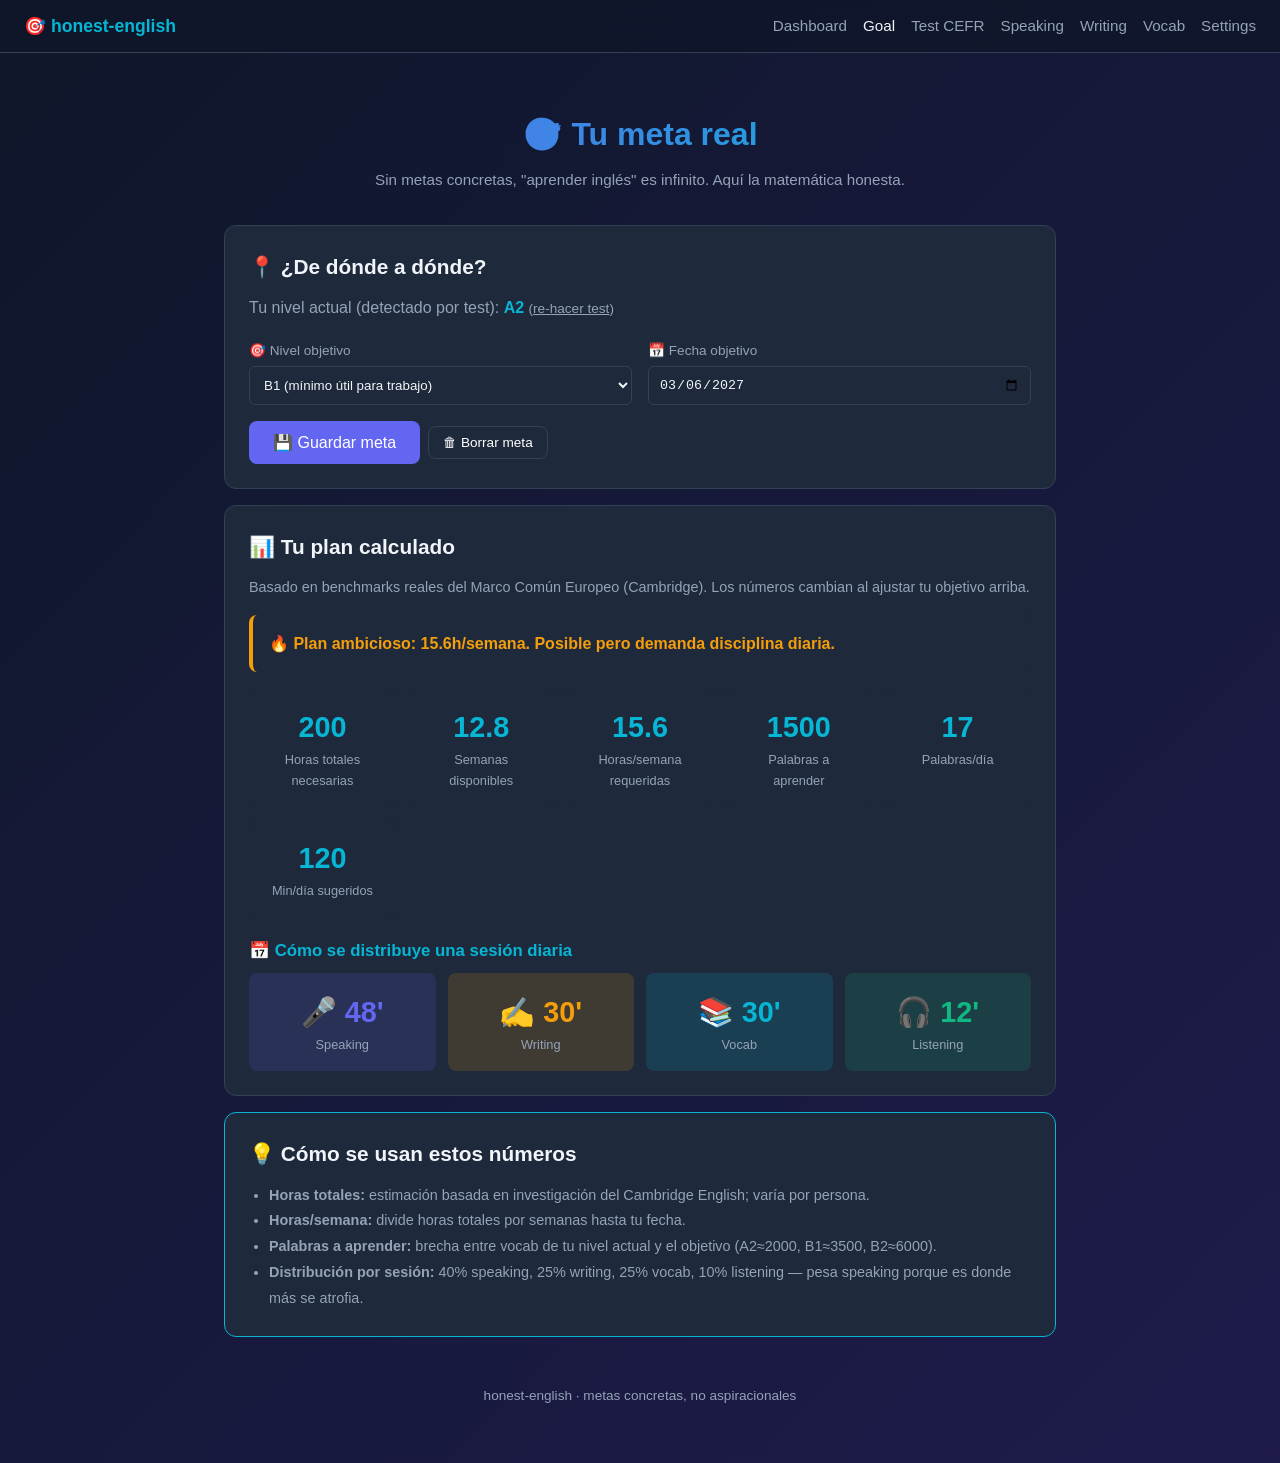
==== goal.html @ 5dfa6063 "feat(goal): add CEFR-based goal setting and weekly planning (#5, #8) - New page goal.html where user" ====
<!DOCTYPE html>
<html lang="es">
<head>
<meta charset="UTF-8">
<meta name="viewport" content="width=device-width, initial-scale=1.0">
<title>honest-english · Goal & Plan</title>
<link rel="stylesheet" href="styles.css">
</head>
<body>

<nav>
  <a class="brand" href="index.html">🎯 honest-english</a>
  <div class="links">
    <a href="index.html">Dashboard</a>
    <a href="goal.html" class="active">Goal</a>
    <a href="test.html">Test CEFR</a>
    <a href="speaking.html">Speaking</a>
    <a href="writing.html">Writing</a>
    <a href="vocab.html">Vocab</a>
    <a href="settings.html">Settings</a>
  </div>
</nav>

<div class="container">

<header>
  <h1>🎯 Tu meta real</h1>
  <p class="subtitle">Sin metas concretas, "aprender inglés" es infinito. Aquí la matemática honesta.</p>
</header>

<div class="card">
  <h2>📍 ¿De dónde a dónde?</h2>
  <p style="color: var(--muted); margin-bottom: 16px;">
    Tu nivel actual (detectado por test): <strong id="current-level" style="color: var(--accent);">—</strong>
    <span style="font-size: 0.85rem;">(<a href="test.html" style="color: var(--muted);">re-hacer test</a>)</span>
  </p>

  <div style="display: grid; grid-template-columns: 1fr 1fr; gap: 16px; margin-bottom: 16px;">
    <div>
      <label style="color: var(--muted); font-size: 0.85rem;">🎯 Nivel objetivo</label>
      <select id="target-level-select" style="width:100%; padding:10px; background:var(--bg-2); color:var(--text); border:1px solid var(--border); border-radius:6px; margin-top: 4px;">
        <option value="A1">A1</option>
        <option value="A2">A2</option>
        <option value="B1">B1 (mínimo útil para trabajo)</option>
        <option value="B2">B2 (umbral profesional)</option>
        <option value="C1">C1 (avanzado)</option>
        <option value="C2">C2 (maestría)</option>
      </select>
    </div>
    <div>
      <label style="color: var(--muted); font-size: 0.85rem;">📅 Fecha objetivo</label>
      <input type="date" id="target-date" style="width:100%; padding:10px; background:var(--bg-2); color:var(--text); border:1px solid var(--border); border-radius:6px; margin-top: 4px;">
    </div>
  </div>

  <div style="display: flex; gap: 8px; align-items: center;">
    <button class="btn" onclick="saveGoal()">💾 Guardar meta</button>
    <button class="btn btn-secondary btn-small" onclick="clearGoal()">🗑 Borrar meta</button>
    <span id="save-status" style="color: var(--success);"></span>
  </div>
</div>

<div class="card">
  <h2>📊 Tu plan calculado</h2>
  <p style="color: var(--muted); font-size: 0.9rem; margin-bottom: 16px;">
    Basado en benchmarks reales del Marco Común Europeo (Cambridge).
    Los números cambian al ajustar tu objetivo arriba.
  </p>
  <div id="plan-output"></div>
</div>

<div class="card" style="border-color: var(--accent);">
  <h2>💡 Cómo se usan estos números</h2>
  <ul style="margin-left: 20px; color: var(--muted); font-size: 0.9rem; line-height: 1.8;">
    <li><strong>Horas totales:</strong> estimación basada en investigación del Cambridge English; varía por persona.</li>
    <li><strong>Horas/semana:</strong> divide horas totales por semanas hasta tu fecha.</li>
    <li><strong>Palabras a aprender:</strong> brecha entre vocab de tu nivel actual y el objetivo (A2≈2000, B1≈3500, B2≈6000).</li>
    <li><strong>Distribución por sesión:</strong> 40% speaking, 25% writing, 25% vocab, 10% listening — pesa speaking porque es donde más se atrofia.</li>
  </ul>
</div>

<footer>
  honest-english · metas concretas, no aspiracionales
</footer>

</div>

<script src="js/tracker.js"></script>
<script src="js/goal.js"></script>
</body>
</html>
---- styles.css ----
:root {
  --bg: #0f172a;
  --bg-2: #1e293b;
  --card: #1e293b;
  --border: #334155;
  --text: #f1f5f9;
  --muted: #94a3b8;
  --primary: #6366f1;
  --primary-hover: #4f46e5;
  --success: #10b981;
  --danger: #ef4444;
  --warning: #f59e0b;
  --accent: #06b6d4;
}
* { box-sizing: border-box; margin: 0; padding: 0; }
body {
  font-family: -apple-system, BlinkMacSystemFont, "Segoe UI", sans-serif;
  background: linear-gradient(135deg, #0f172a 0%, #1e1b4b 100%);
  color: var(--text);
  min-height: 100vh;
  line-height: 1.6;
}
.container { max-width: 880px; margin: 0 auto; padding: 24px; }

/* NAV */
nav {
  background: rgba(15, 23, 42, 0.8);
  backdrop-filter: blur(10px);
  border-bottom: 1px solid var(--border);
  padding: 12px 24px;
  position: sticky;
  top: 0;
  z-index: 100;
  display: flex;
  justify-content: space-between;
  align-items: center;
  flex-wrap: wrap;
  gap: 12px;
}
nav .brand { font-weight: 700; color: var(--accent); font-size: 1.1rem; text-decoration: none; }
nav .links { display: flex; gap: 16px; flex-wrap: wrap; }
nav .links a { color: var(--muted); text-decoration: none; font-size: 0.95rem; transition: color 0.15s; }
nav .links a:hover, nav .links a.active { color: var(--text); }
nav .streak { font-size: 0.85rem; color: var(--warning); }

header { text-align: center; padding: 32px 0 16px; }
h1 { font-size: 2rem; margin-bottom: 8px; background: linear-gradient(90deg, #6366f1, #06b6d4); -webkit-background-clip: text; -webkit-text-fill-color: transparent; }
.subtitle { color: var(--muted); font-size: 0.95rem; }

.card {
  background: var(--card);
  border: 1px solid var(--border);
  border-radius: 12px;
  padding: 24px;
  margin: 16px 0;
}
.card h2 { font-size: 1.3rem; margin-bottom: 12px; color: var(--text); }
.card h3 { font-size: 1.05rem; margin: 16px 0 8px; color: var(--accent); }

.btn {
  display: inline-block;
  background: var(--primary);
  color: white;
  border: none;
  padding: 12px 24px;
  border-radius: 8px;
  font-size: 1rem;
  cursor: pointer;
  transition: all 0.2s;
  text-decoration: none;
  font-weight: 500;
}
.btn:hover { background: var(--primary-hover); transform: translateY(-1px); }
.btn:disabled { opacity: 0.5; cursor: not-allowed; transform: none; }
.btn-secondary { background: var(--bg-2); border: 1px solid var(--border); }
.btn-secondary:hover { background: var(--border); }
.btn-small { padding: 8px 14px; font-size: 0.85rem; }
.btn-danger { background: var(--danger); }
.btn-success { background: var(--success); }

.progress {
  background: var(--bg-2);
  height: 8px;
  border-radius: 4px;
  overflow: hidden;
  margin: 16px 0;
}
.progress-fill {
  height: 100%;
  background: linear-gradient(90deg, var(--primary), var(--accent));
  transition: width 0.3s;
}

.question { margin-bottom: 24px; }
.question-meta {
  font-size: 0.8rem;
  color: var(--muted);
  margin-bottom: 8px;
  display: flex;
  justify-content: space-between;
  align-items: center;
}
.level-badge {
  display: inline-block;
  background: var(--bg-2);
  border: 1px solid var(--border);
  padding: 2px 8px;
  border-radius: 4px;
  font-size: 0.75rem;
  font-weight: 600;
}
.question-text { font-size: 1.05rem; margin-bottom: 16px; }
.question-context {
  background: var(--bg-2);
  padding: 12px 16px;
  border-left: 3px solid var(--accent);
  border-radius: 4px;
  margin-bottom: 12px;
  color: var(--text);
}

.options { display: flex; flex-direction: column; gap: 8px; }
.option {
  background: var(--bg-2);
  border: 1px solid var(--border);
  padding: 12px 16px;
  border-radius: 8px;
  cursor: pointer;
  transition: all 0.15s;
  text-align: left;
  color: var(--text);
  font-size: 0.95rem;
}
.option:hover { border-color: var(--primary); background: #2a3548; }
.option.selected { border-color: var(--primary); background: #312e81; }

.self-rate { display: flex; gap: 8px; flex-wrap: wrap; }
.self-rate button {
  flex: 1;
  min-width: 90px;
  padding: 10px;
  background: var(--bg-2);
  border: 1px solid var(--border);
  border-radius: 8px;
  color: var(--text);
  cursor: pointer;
  font-size: 0.85rem;
}
.self-rate button.selected { border-color: var(--primary); background: #312e81; }

.listen-btn {
  background: var(--accent);
  color: #0f172a;
  border: none;
  padding: 10px 20px;
  border-radius: 8px;
  cursor: pointer;
  font-weight: 600;
  margin-bottom: 12px;
}
.listen-btn:hover { background: #0891b2; }

.nav-buttons { display: flex; justify-content: space-between; margin-top: 24px; gap: 12px; }

/* RESULTS */
.result-level {
  text-align: center;
  padding: 32px;
  background: linear-gradient(135deg, #312e81, #1e3a8a);
  border-radius: 12px;
  margin-bottom: 24px;
}
.result-level .big {
  font-size: 4rem;
  font-weight: 700;
  background: linear-gradient(90deg, #fbbf24, #fb923c);
  -webkit-background-clip: text;
  -webkit-text-fill-color: transparent;
}
.result-level .label { color: var(--muted); margin-top: 8px; }

.skill-bar { margin-bottom: 14px; }
.skill-bar-header { display: flex; justify-content: space-between; margin-bottom: 4px; font-size: 0.9rem; }
.skill-bar-bg { background: var(--bg-2); height: 12px; border-radius: 6px; overflow: hidden; }
.skill-bar-fill { height: 100%; background: linear-gradient(90deg, var(--primary), var(--accent)); }

.roadmap-step {
  padding: 12px;
  border-left: 3px solid var(--primary);
  background: var(--bg-2);
  border-radius: 0 8px 8px 0;
  margin-bottom: 10px;
}
.roadmap-step strong { color: var(--accent); }

/* RESOURCES */
.resource-grid { display: grid; grid-template-columns: repeat(auto-fit, minmax(220px, 1fr)); gap: 12px; }
.resource-card {
  background: var(--bg-2);
  border: 1px solid var(--border);
  border-radius: 8px;
  padding: 16px;
  text-decoration: none;
  color: var(--text);
  transition: all 0.2s;
  display: block;
}
.resource-card:hover { border-color: var(--primary); transform: translateY(-2px); }
.resource-card h4 { color: var(--accent); margin-bottom: 6px; }
.resource-card p { font-size: 0.85rem; color: var(--muted); }
.resource-card .tag {
  display: inline-block;
  background: var(--bg);
  padding: 2px 6px;
  border-radius: 4px;
  font-size: 0.7rem;
  margin-top: 8px;
  color: var(--accent);
}
.resource-card .priority {
  float: right;
  background: var(--primary);
  color: white;
  padding: 2px 8px;
  border-radius: 999px;
  font-size: 0.7rem;
  font-weight: 600;
}

/* STREAK / DASHBOARD */
.streak-card {
  background: linear-gradient(135deg, #7c2d12 0%, #b45309 100%);
  border-radius: 12px;
  padding: 20px;
  margin-bottom: 16px;
  text-align: center;
}
.streak-card.ok {
  background: linear-gradient(135deg, #065f46 0%, #047857 100%);
}
.streak-card.warning {
  background: linear-gradient(135deg, #7c2d12 0%, #991b1b 100%);
}
.streak-card .num { font-size: 3rem; font-weight: 700; }
.streak-card .label { font-size: 0.95rem; opacity: 0.9; }

.summary-grid {
  display: grid;
  grid-template-columns: repeat(auto-fit, minmax(140px, 1fr));
  gap: 12px;
  margin: 16px 0;
}
.stat-box {
  background: var(--bg-2);
  padding: 16px;
  border-radius: 8px;
  text-align: center;
}
.stat-box .num { font-size: 1.8rem; font-weight: 700; color: var(--accent); }
.stat-box .lab { font-size: 0.8rem; color: var(--muted); }

/* SPEAKING MODULE */
.speak-prompt {
  font-size: 1.6rem;
  text-align: center;
  padding: 32px 16px;
  background: var(--bg-2);
  border-radius: 12px;
  margin-bottom: 16px;
  line-height: 1.4;
}
.speak-translation {
  color: var(--muted);
  font-size: 0.9rem;
  text-align: center;
  font-style: italic;
  margin-bottom: 16px;
}
.speak-controls {
  display: flex;
  gap: 12px;
  justify-content: center;
  margin-bottom: 16px;
  flex-wrap: wrap;
}
.mic-btn {
  background: var(--danger);
  color: white;
  border: none;
  padding: 16px 32px;
  border-radius: 8px;
  font-size: 1rem;
  font-weight: 600;
  cursor: pointer;
  display: flex;
  align-items: center;
  gap: 8px;
}
.mic-btn.recording {
  background: #dc2626;
  animation: pulse 1.5s infinite;
}
@keyframes pulse {
  0%, 100% { transform: scale(1); }
  50% { transform: scale(1.05); }
}
.speak-result {
  background: var(--bg-2);
  padding: 16px;
  border-radius: 8px;
  margin-top: 16px;
}
.speak-result .transcript-word {
  display: inline-block;
  padding: 2px 6px;
  margin: 2px;
  border-radius: 4px;
  font-weight: 500;
}
.speak-result .transcript-word.ok { background: rgba(16, 185, 129, 0.25); color: #6ee7b7; }
.speak-result .transcript-word.bad { background: rgba(239, 68, 68, 0.25); color: #fca5a5; text-decoration: line-through; }
.speak-result .transcript-word.missing { background: rgba(245, 158, 11, 0.25); color: #fcd34d; }
.speak-score {
  text-align: center;
  font-size: 2.5rem;
  font-weight: 700;
  margin: 16px 0;
}
.speak-score.high { color: var(--success); }
.speak-score.mid { color: var(--warning); }
.speak-score.low { color: var(--danger); }

/* MISC */
.hidden { display: none !important; }
.feedback-badge {
  display: inline-block;
  padding: 4px 10px;
  border-radius: 4px;
  font-size: 0.85rem;
  font-weight: 600;
}
.feedback-badge.correct { background: rgba(16, 185, 129, 0.2); color: var(--success); }
.feedback-badge.incorrect { background: rgba(239, 68, 68, 0.2); color: var(--danger); }

.word-of-day {
  background: linear-gradient(135deg, #064e3b 0%, #134e4a 100%);
  border-radius: 12px;
  padding: 24px;
}
.word-of-day .word { font-size: 2rem; font-weight: 700; color: #fbbf24; }
.word-of-day .phonetic { color: var(--muted); font-style: italic; margin: 4px 0; }
.word-of-day .definition { margin: 12px 0; }
.word-of-day .example { color: var(--muted); font-style: italic; margin-top: 8px; }

footer { text-align:center; padding: 32px 0; color: var(--muted); font-size: 0.85rem; }

@media (max-width: 600px) {
  h1 { font-size: 1.5rem; }
  .container { padding: 16px; }
  .card { padding: 16px; }
  .speak-prompt { font-size: 1.2rem; padding: 20px 12px; }
  nav { flex-direction: column; align-items: stretch; }
}
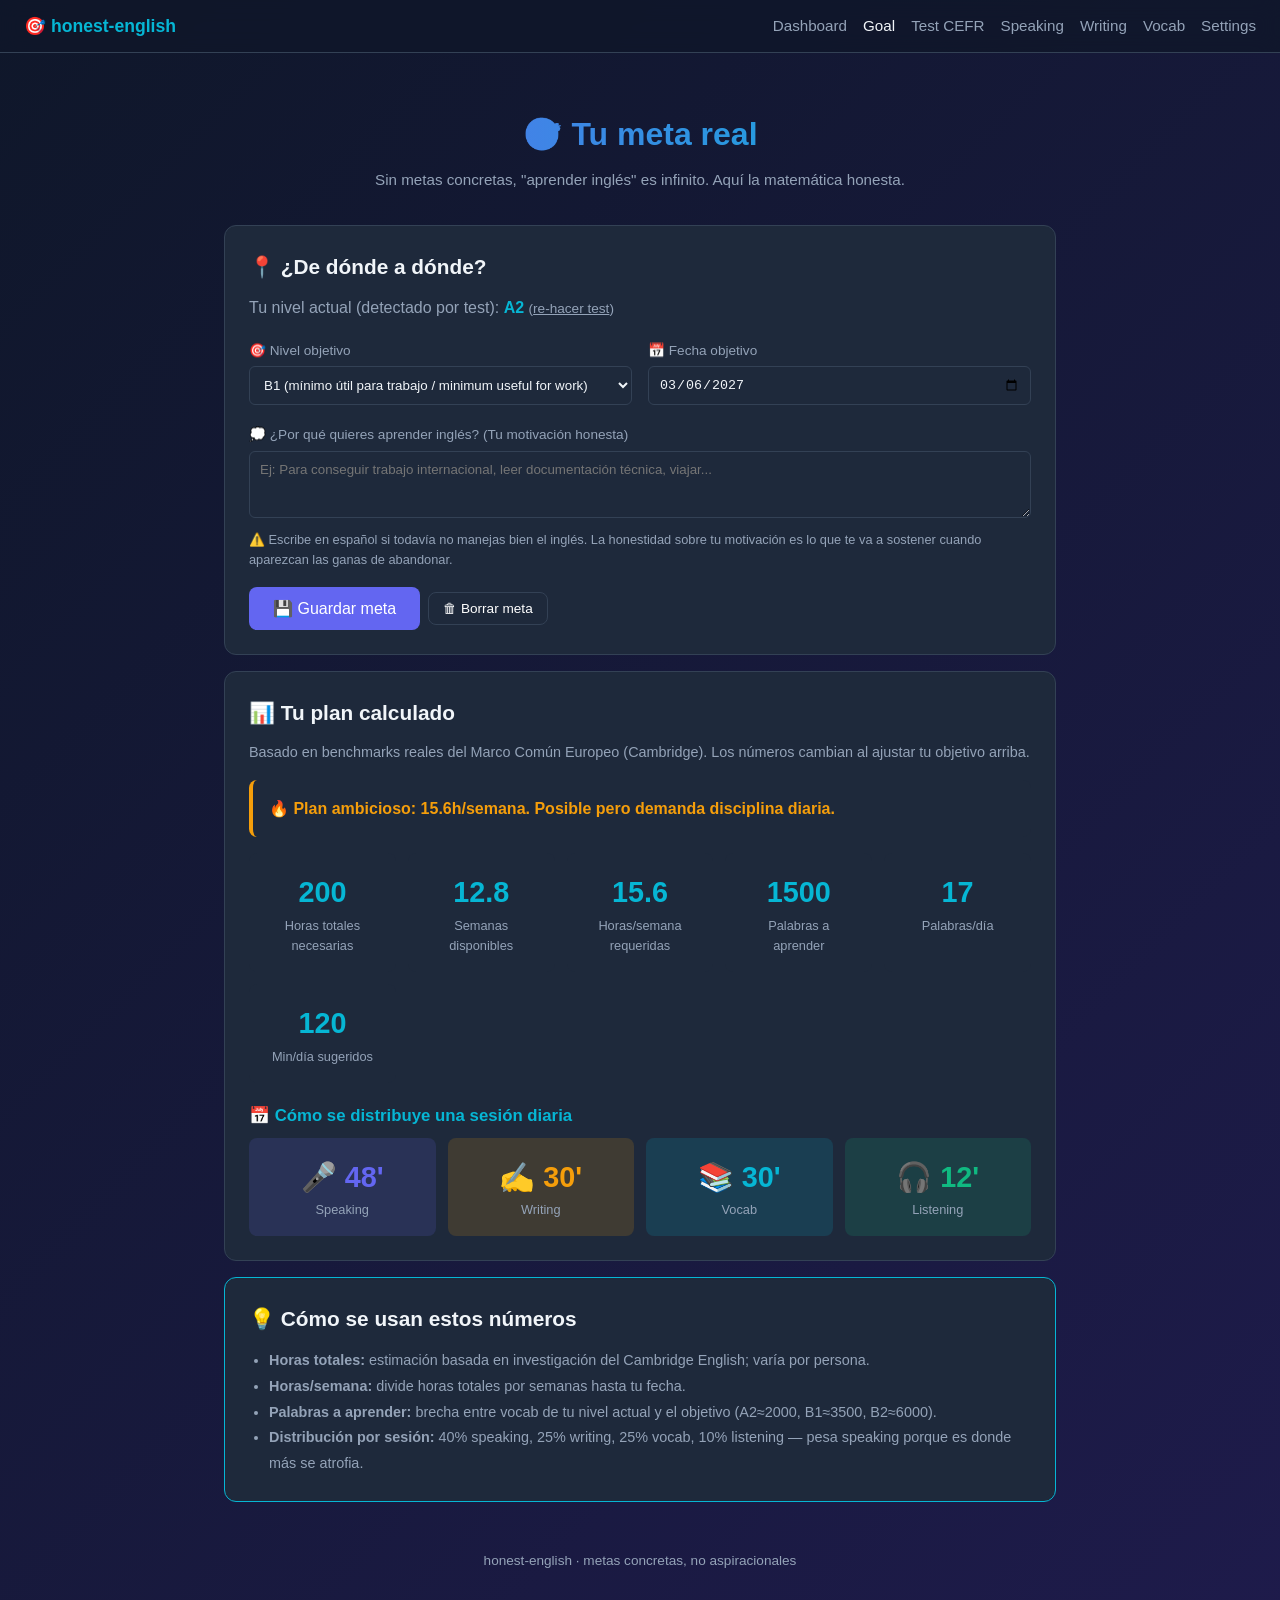
==== commit fe0111df: "feat(goal): motivation field + Spanish/bilingual/English UI by CEFR level - New "Why are you learnin" ====
--- a/goal.html
+++ b/goal.html
@@ -6,7 +6,7 @@
 <title>honest-english · Goal & Plan</title>
 <link rel="stylesheet" href="styles.css">
 </head>
-<body>
+<body class="lang-es">
 
 <nav>
   <a class="brand" href="index.html">🎯 honest-english</a>
@@ -24,58 +24,115 @@
 <div class="container">
 
 <header>
-  <h1>🎯 Tu meta real</h1>
-  <p class="subtitle">Sin metas concretas, "aprender inglés" es infinito. Aquí la matemática honesta.</p>
+  <h1>
+    <span class="i18n-es">🎯 Tu meta real</span>
+    <span class="i18n-en">🎯 Your real goal</span>
+  </h1>
+  <p class="subtitle">
+    <span class="i18n-es">Sin metas concretas, "aprender inglés" es infinito. Aquí la matemática honesta.</span>
+    <span class="i18n-en">Without concrete goals, "learn English" is infinite. Here's the honest math.</span>
+  </p>
 </header>
 
 <div class="card">
-  <h2>📍 ¿De dónde a dónde?</h2>
+  <h2>
+    <span class="i18n-es">📍 ¿De dónde a dónde?</span>
+    <span class="i18n-en">📍 From where to where?</span>
+  </h2>
   <p style="color: var(--muted); margin-bottom: 16px;">
-    Tu nivel actual (detectado por test): <strong id="current-level" style="color: var(--accent);">—</strong>
-    <span style="font-size: 0.85rem;">(<a href="test.html" style="color: var(--muted);">re-hacer test</a>)</span>
+    <span class="i18n-es">Tu nivel actual (detectado por test):</span>
+    <span class="i18n-en">Your current level (detected by test):</span>
+    <strong id="current-level" style="color: var(--accent);">—</strong>
+    <span style="font-size: 0.85rem;">(<a href="test.html" style="color: var(--muted);"><span class="i18n-es">re-hacer test</span><span class="i18n-en">re-take test</span></a>)</span>
   </p>
 
   <div style="display: grid; grid-template-columns: 1fr 1fr; gap: 16px; margin-bottom: 16px;">
     <div>
-      <label style="color: var(--muted); font-size: 0.85rem;">🎯 Nivel objetivo</label>
+      <label style="color: var(--muted); font-size: 0.85rem;">
+        <span class="i18n-es">🎯 Nivel objetivo</span>
+        <span class="i18n-en">🎯 Target level</span>
+      </label>
       <select id="target-level-select" style="width:100%; padding:10px; background:var(--bg-2); color:var(--text); border:1px solid var(--border); border-radius:6px; margin-top: 4px;">
         <option value="A1">A1</option>
         <option value="A2">A2</option>
-        <option value="B1">B1 (mínimo útil para trabajo)</option>
-        <option value="B2">B2 (umbral profesional)</option>
-        <option value="C1">C1 (avanzado)</option>
-        <option value="C2">C2 (maestría)</option>
+        <option value="B1">B1 (mínimo útil para trabajo / minimum useful for work)</option>
+        <option value="B2">B2 (umbral profesional / professional threshold)</option>
+        <option value="C1">C1 (avanzado / advanced)</option>
+        <option value="C2">C2 (maestría / mastery)</option>
       </select>
     </div>
     <div>
-      <label style="color: var(--muted); font-size: 0.85rem;">📅 Fecha objetivo</label>
+      <label style="color: var(--muted); font-size: 0.85rem;">
+        <span class="i18n-es">📅 Fecha objetivo</span>
+        <span class="i18n-en">📅 Target date</span>
+      </label>
       <input type="date" id="target-date" style="width:100%; padding:10px; background:var(--bg-2); color:var(--text); border:1px solid var(--border); border-radius:6px; margin-top: 4px;">
     </div>
   </div>
 
+  <div style="margin-bottom: 16px;">
+    <label style="color: var(--muted); font-size: 0.85rem;">
+      <span class="i18n-es">💭 ¿Por qué quieres aprender inglés? (Tu motivación honesta)</span>
+      <span class="i18n-en">💭 Why do you want to learn English? (Your honest motivation)</span>
+    </label>
+    <textarea id="motivation" rows="3" placeholder="Ej: Para conseguir trabajo internacional, leer documentación técnica, viajar..." style="width:100%; padding:10px; background:var(--bg-2); color:var(--text); border:1px solid var(--border); border-radius:6px; margin-top: 4px; font-family: inherit;"></textarea>
+    <p style="color: var(--muted); font-size: 0.8rem; margin-top: 4px;">
+      <span class="i18n-es">⚠️ Escribe en español si todavía no manejas bien el inglés. La honestidad sobre tu motivación es lo que te va a sostener cuando aparezcan las ganas de abandonar.</span>
+      <span class="i18n-en">⚠️ Honesty about your motivation is what'll sustain you when you feel like quitting.</span>
+    </p>
+  </div>
+
   <div style="display: flex; gap: 8px; align-items: center;">
-    <button class="btn" onclick="saveGoal()">💾 Guardar meta</button>
-    <button class="btn btn-secondary btn-small" onclick="clearGoal()">🗑 Borrar meta</button>
+    <button class="btn" onclick="saveGoal()">
+      <span class="i18n-es">💾 Guardar meta</span>
+      <span class="i18n-en">💾 Save goal</span>
+    </button>
+    <button class="btn btn-secondary btn-small" onclick="clearGoal()">
+      <span class="i18n-es">🗑 Borrar meta</span>
+      <span class="i18n-en">🗑 Clear goal</span>
+    </button>
     <span id="save-status" style="color: var(--success);"></span>
   </div>
 </div>
 
 <div class="card">
-  <h2>📊 Tu plan calculado</h2>
+  <h2>
+    <span class="i18n-es">📊 Tu plan calculado</span>
+    <span class="i18n-en">📊 Your computed plan</span>
+  </h2>
   <p style="color: var(--muted); font-size: 0.9rem; margin-bottom: 16px;">
-    Basado en benchmarks reales del Marco Común Europeo (Cambridge).
-    Los números cambian al ajustar tu objetivo arriba.
+    <span class="i18n-es">Basado en benchmarks reales del Marco Común Europeo (Cambridge). Los números cambian al ajustar tu objetivo arriba.</span>
+    <span class="i18n-en">Based on real Cambridge CEFR benchmarks. Numbers update as you adjust the goal above.</span>
   </p>
   <div id="plan-output"></div>
 </div>
 
 <div class="card" style="border-color: var(--accent);">
-  <h2>💡 Cómo se usan estos números</h2>
+  <h2>
+    <span class="i18n-es">💡 Cómo se usan estos números</span>
+    <span class="i18n-en">💡 How to use these numbers</span>
+  </h2>
   <ul style="margin-left: 20px; color: var(--muted); font-size: 0.9rem; line-height: 1.8;">
-    <li><strong>Horas totales:</strong> estimación basada en investigación del Cambridge English; varía por persona.</li>
-    <li><strong>Horas/semana:</strong> divide horas totales por semanas hasta tu fecha.</li>
-    <li><strong>Palabras a aprender:</strong> brecha entre vocab de tu nivel actual y el objetivo (A2≈2000, B1≈3500, B2≈6000).</li>
-    <li><strong>Distribución por sesión:</strong> 40% speaking, 25% writing, 25% vocab, 10% listening — pesa speaking porque es donde más se atrofia.</li>
+    <li>
+      <strong><span class="i18n-es">Horas totales:</span><span class="i18n-en">Total hours:</span></strong>
+      <span class="i18n-es">estimación basada en investigación del Cambridge English; varía por persona.</span>
+      <span class="i18n-en">Cambridge English research estimate; varies per person.</span>
+    </li>
+    <li>
+      <strong><span class="i18n-es">Horas/semana:</span><span class="i18n-en">Hours/week:</span></strong>
+      <span class="i18n-es">divide horas totales por semanas hasta tu fecha.</span>
+      <span class="i18n-en">total hours divided by weeks remaining.</span>
+    </li>
+    <li>
+      <strong><span class="i18n-es">Palabras a aprender:</span><span class="i18n-en">Words to learn:</span></strong>
+      <span class="i18n-es">brecha entre vocab de tu nivel actual y el objetivo (A2≈2000, B1≈3500, B2≈6000).</span>
+      <span class="i18n-en">gap between current and target level vocab (A2≈2000, B1≈3500, B2≈6000).</span>
+    </li>
+    <li>
+      <strong><span class="i18n-es">Distribución por sesión:</span><span class="i18n-en">Session split:</span></strong>
+      <span class="i18n-es">40% speaking, 25% writing, 25% vocab, 10% listening — pesa speaking porque es donde más se atrofia.</span>
+      <span class="i18n-en">40% speaking, 25% writing, 25% vocab, 10% listening — speaking is weighted because it's the muscle that atrophies fastest.</span>
+    </li>
   </ul>
 </div>
 
--- a/styles.css
+++ b/styles.css
@@ -77,6 +77,17 @@
 .btn-small { padding: 8px 14px; font-size: 0.85rem; }
 .btn-danger { background: var(--danger); }
 .btn-success { background: var(--success); }
+.active-mode { background: var(--primary); border-color: var(--primary); }
+
+/* i18n based on user level — applied by adding lang-es / lang-bi / lang-en to body */
+body.lang-es .i18n-en { display: none; }
+body.lang-en .i18n-es { display: none; }
+body.lang-bi .i18n-es { display: block; color: var(--muted); font-size: 0.82em; margin-top: 2px; font-style: italic; }
+body.lang-bi label .i18n-es,
+body.lang-bi h1 .i18n-es,
+body.lang-bi h2 .i18n-es,
+body.lang-bi h3 .i18n-es,
+body.lang-bi p .i18n-es { display: inline; margin-left: 4px; }
 
 .progress {
   background: var(--bg-2);
